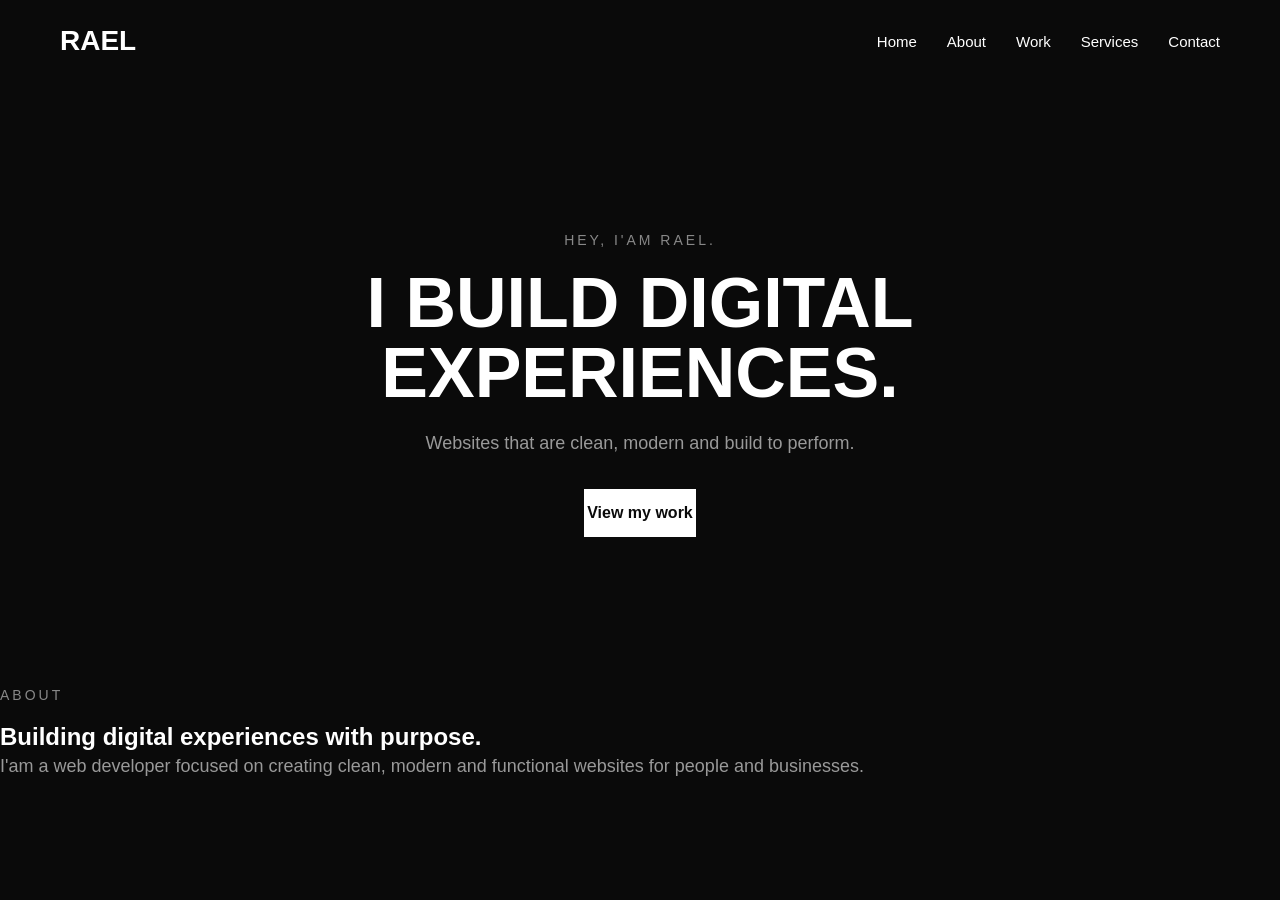
==== index.html @ 766007af "Add files via upload" ====
<!DOCTYPE html>
<html lang="ro">

<head>
<title>RAEL - Web Developer</title>
<link rel="stylesheet" href="style.css">

</head>

<body>
<header>
    
     <div class="logo">
         RAEL
     </div>
     <nav>

          <a href=#>Home</a>
          <a href=#>About</a>
          <a href=#>Work</a>
          <a href=#>Services</a>
          <a href=#>Contact</a>    

     </nav>
</header>
<section class="hero">
     <p class="hero-intro">HEY, I'AM RAEL.</p>

     <h1>I BUILD DIGITAL EXPERIENCES.</h1>

     <p class="hero-description">
        Websites that are clean, modern and build to perform.
     </p>

     <a href="#" class="hero-button">View my work</a>

    </section>
    <div class="about-title">
    <p>ABOUT</p>
    <h2>Building digital experiences with purpose.</h2>
    </div>

    <div class="about-content">

        <p>
            I'am a web developer focused on creating clean, modern and functional websites for people and businesses.

        </p>

        </div>
        </body>

</html>
---- style.css ----
* {
    margin: 0;
    padding: 0;
    box-sizing: border-box;
}
body {
    background-color: #0a0a0a;
    color: white;
    font-family: Arial, sans-serif;
}
.logo {
    font-size:28px;
    font-weight: bold;
    
}
header {
    display: flex;
    justify-content: space-between;
    align-items: center;

    padding: 25px 60px;
}
nav  {
    display: flex;
    gap: 30px;
}
nav a {
    color: white;
    text-decoration: none;
    font-size: 15px;
}
nav a:hover {
    color: #888 
}
.hero {
    text-align: center;
    padding: 150px 20px;
}
.hero-intro {
    font-size: 14px;
    letter-spacing: 3px;
    color: #888;
    margin-bottom: 20px;
}
.hero h1 {
    font-size: 70px;
    max-width: 900px;
    margin: 0 auto 25px;
    line-height: 1;
}
.hero-description {
    color:#999;
    font-size: 18px;
    max-width: 600px;
    margin: 0 auto 35px;
}
.hero-button {
    display: inline-block;
    background-color: white;
    color:#0a0a0a;
    padding: 15px 3px;
    text-decoration:none;
    font-weight: bold;
}
.hero-button:hover {
    background-color: #ccc;
}
.about {
    display: grid;
    grid-template-columns: 1fr 1fr;
    gap: 100px;

    max-width: 1000px;
    margin: 0 auto;
    padding: 120px 20px;
}


.about-title p {
    color: #888;
    font-size: 14px;
    letter-spacing: 3px;
    margin-bottom: 20px;
}
.about-tile h2 {
    font-size: 42px;
    line-height: 1.1;
}

.about-content p {
    color: #999;
    font-size: 18px;
    line-height: 1.7;
    margin-bottom: 25px;
}
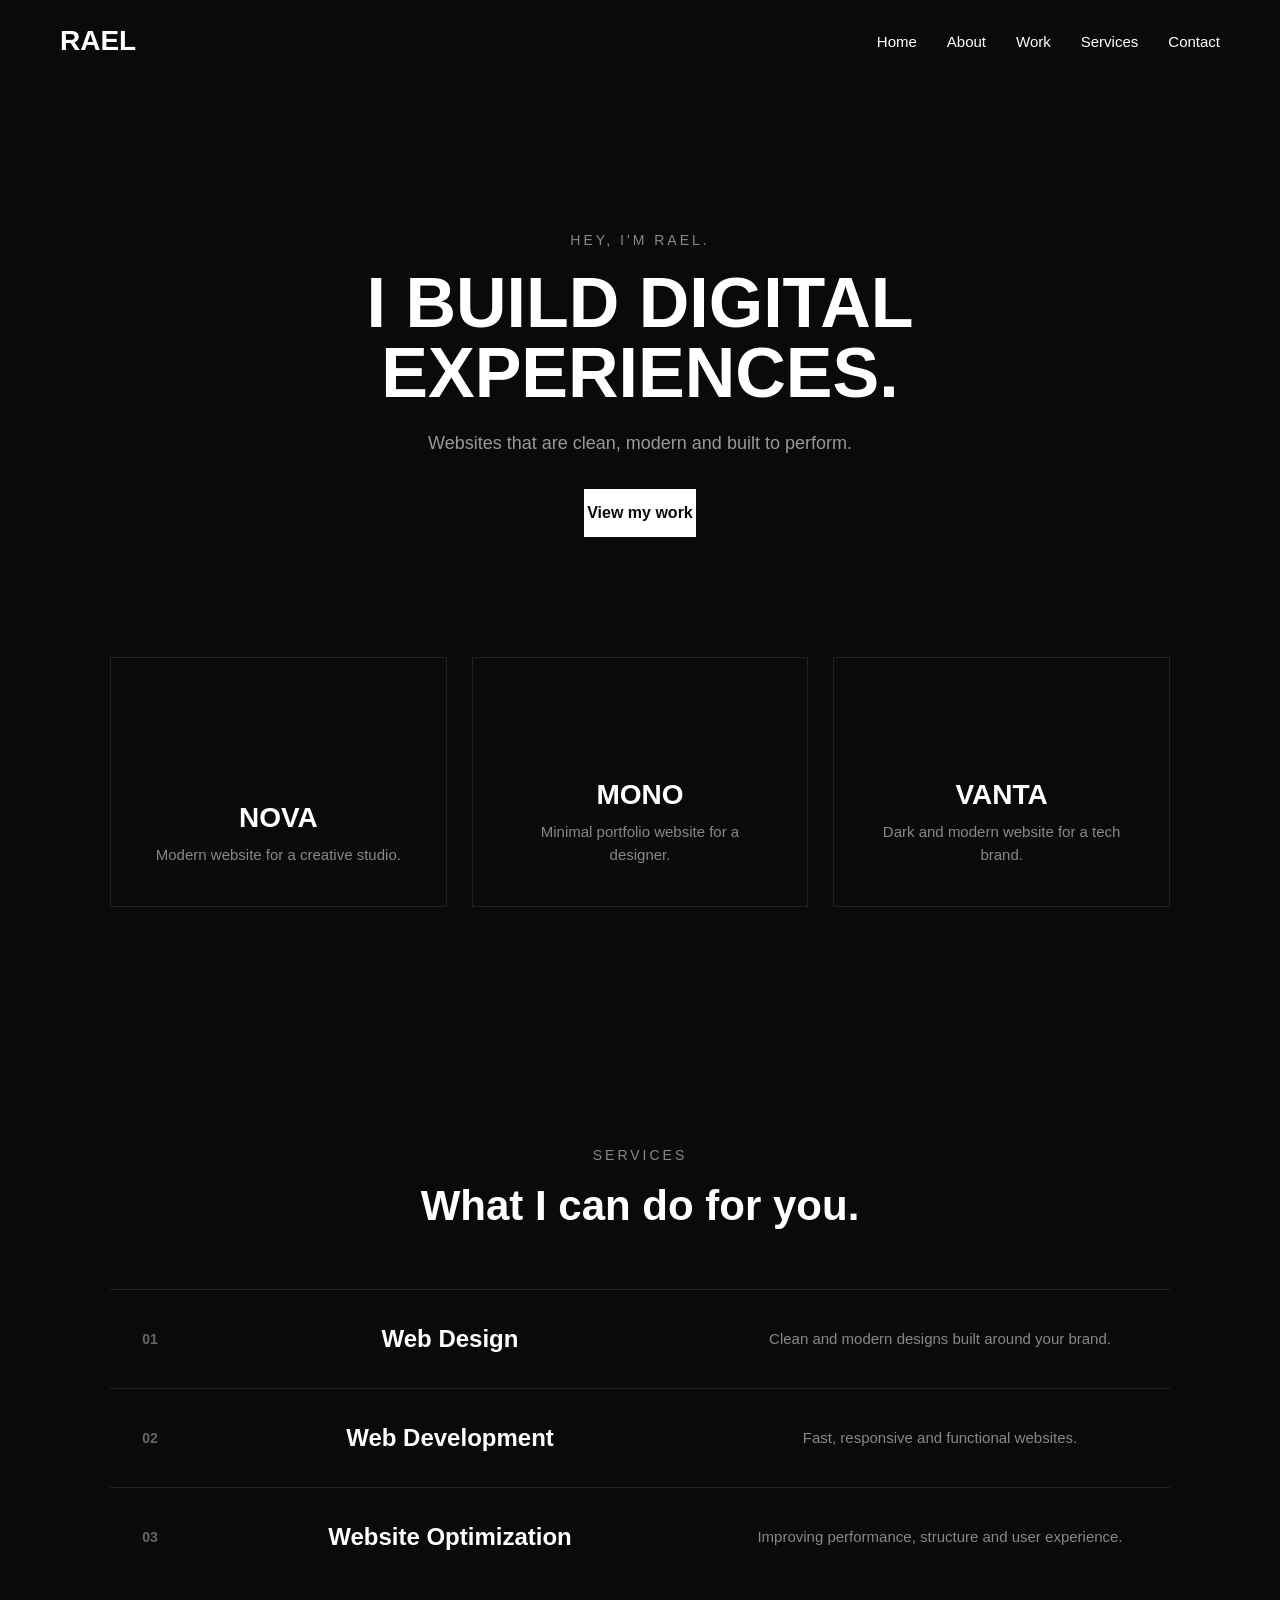
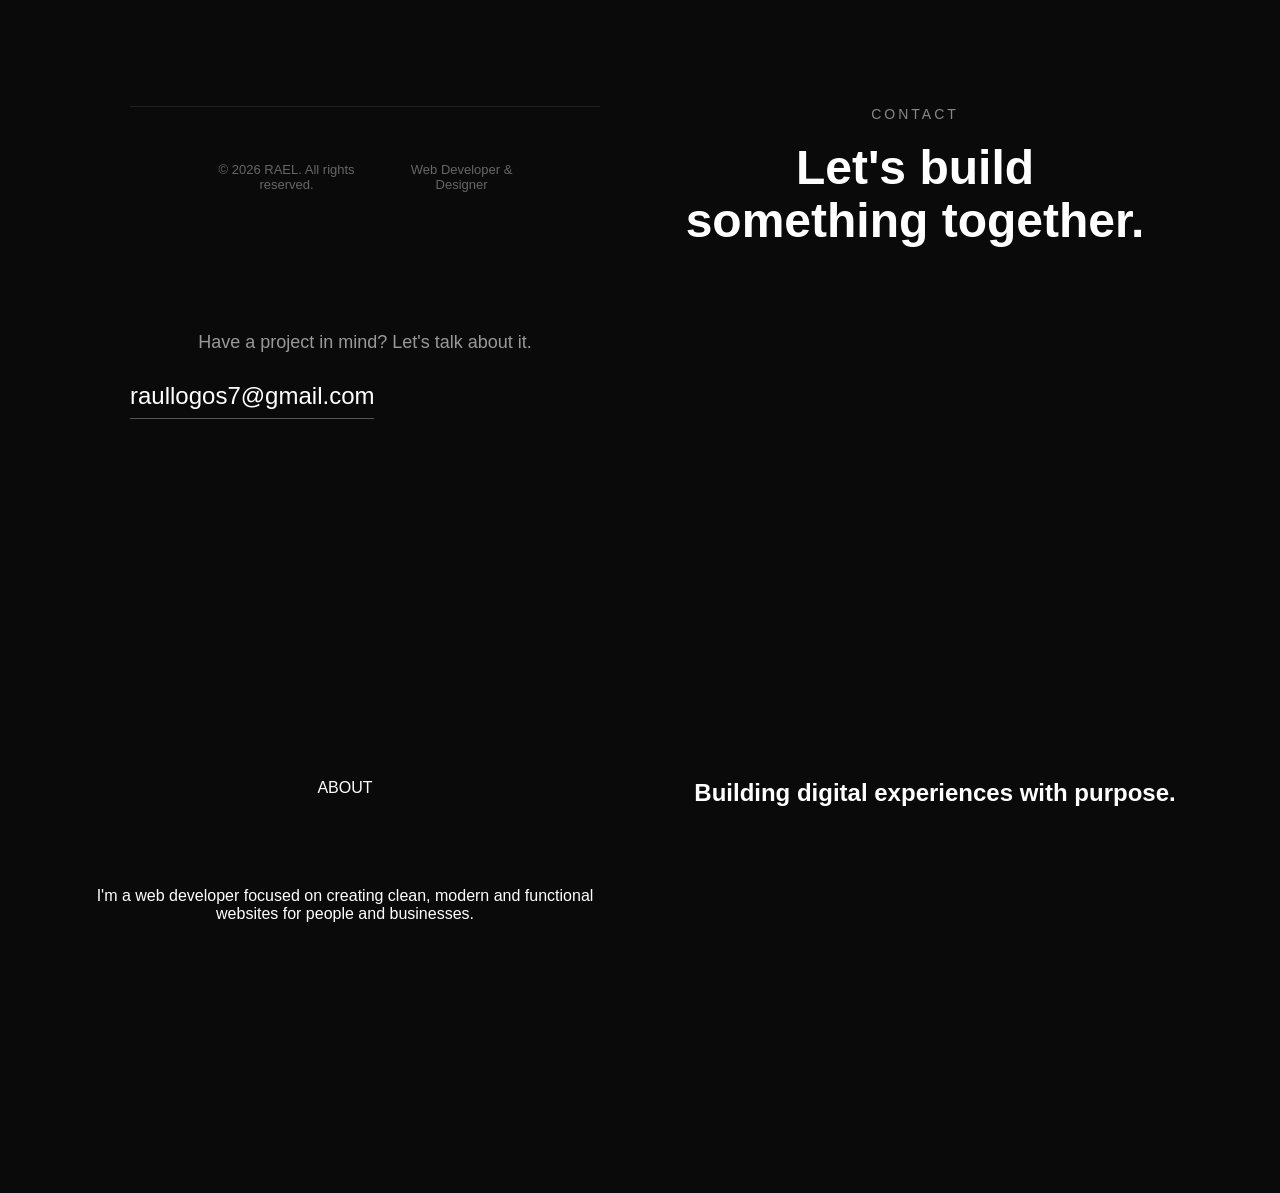
==== commit 455f10a6: "Add files via upload" ====
--- a/index.html
+++ b/index.html
@@ -15,27 +15,113 @@
      </div>
      <nav>
 
-          <a href=#>Home</a>
-          <a href=#>About</a>
-          <a href=#>Work</a>
-          <a href=#>Services</a>
-          <a href=#>Contact</a>    
+        
+
+    <a href="#home">Home</a>
+    <a href="#about">About</a>
+    <a href="#work">Work</a>
+    <a href="#services">Services</a>
+    <a href="#contact">Contact</a>
+
+    
 
      </nav>
 </header>
-<section class="hero">
-     <p class="hero-intro">HEY, I'AM RAEL.</p>
+<section class="hero" id="home">
+     <p class="hero-intro">HEY, I'M RAEL.</p>
 
      <h1>I BUILD DIGITAL EXPERIENCES.</h1>
 
      <p class="hero-description">
-        Websites that are clean, modern and build to perform.
+        Websites that are clean, modern and built to perform.
      </p>
 
      <a href="#" class="hero-button">View my work</a>
+<section class="work" id="work">
 
+    <div class="projects">
+
+    <a href="#" class="project">
+        <h3>NOVA</h3>
+        <p>Modern website for a creative studio.</p>
+    </a>
+
+    <a href="#" class="project">
+        <h3>MONO</h3>
+        <p>Minimal portfolio website for a designer.</p>
+    </a>
+
+    <a href="#" class="project">
+        <h3>VANTA</h3>
+        <p>Dark and modern website for a tech brand.</p>
+    </a>
+
+    </div>
+
+</section>
+<section class="services">
+
+    <div class="services-title">
+
+        <p>SERVICES</p>
+
+        <h2>What I can do for you.</h2>
+
+    </div>
+
+    <div class="service-list">
+
+        <div class="service">
+            <h3>01</h3>
+            <h4>Web Design</h4>
+            <p>Clean and modern designs built around your brand.</p>
+        </div>
+
+        <div class="service">
+            <h3>02</h3>
+            <h4>Web Development</h4>
+            <p>Fast, responsive and functional websites.</p>
+        </div>
+
+        <div class="service">
+            <h3>03</h3>
+            <h4>Website Optimization</h4>
+            <p>Improving performance, structure and user experience.</p>
+        </div>
+
+    </div>
+    <section class="contact">
+        <footer>
+
+    <p>© 2026 RAEL. All rights reserved.</p>
+
+    <p>Web Developer & Designer</p>
+
+</footer>
+
+    <div class="contact-title">
+
+        <p>CONTACT</p>
+
+        <h2>Let's build something together.</h2>
+
+    </div>
+
+    <div class="contact-content">
+
+        <p>
+            Have a project in mind? Let's talk about it.
+        </p>
+
+        <a href="mailto:hello@rael.dev" class="contact-email">
+            raullogos7@gmail.com
+        </a>
+
+    </div>
+
+</section>
     </section>
-    <div class="about-title">
+    <section class="about" id="about">
     <p>ABOUT</p>
     <h2>Building digital experiences with purpose.</h2>
     </div>
@@ -43,7 +129,7 @@
     <div class="about-content">
 
         <p>
-            I'am a web developer focused on creating clean, modern and functional websites for people and businesses.
+            I'm a web developer focused on creating clean, modern and functional websites for people and businesses.
 
         </p>
 
--- a/style.css
+++ b/style.css
@@ -68,28 +68,182 @@
 .about {
     display: grid;
     grid-template-columns: 1fr 1fr;
-    gap: 100px;
-
-    max-width: 1000px;
+    gap: 80px;
+    width: 90%;
+    max-width: 1100px;
+    margin: 0 auto;
+    padding: 120px 0;
+    
+}
+.work {
+    max-width: 1100px;
     margin: 0 auto;
     padding: 120px 20px;
 }
-
-
-.about-title p {
-    color: #888;
-    font-size: 14px;
-    letter-spacing: 3px;
-    margin-bottom: 20px;
-}
-.about-tile h2 {
+.services {
+    max-width: 1100px;
+    margin: 0 auto;
+    padding: 120px 20px;
+}
+.contact {
+    max-width: 1100px;
+    margin: 0 auto;
+    padding: 120px 20px;
+    display: grid;
+    grid-template-columns: 1fr 1fr;
+    gap: 80px;
+}
+
+.contact-title p {
+    color: #888;
+    font-size: 14px;
+    letter-spacing: 3px;
+    margin-bottom: 20px;
+}
+
+.contact-title h2 {
+    font-size: 48px;
+    line-height: 1.1;
+}
+
+.contact-content {
+    display: flex;
+    flex-direction: column;
+    justify-content: center;
+}
+
+.contact-content p {
+    color: #999;
+    font-size: 18px;
+    line-height: 1.6;
+    margin-bottom: 25px;
+}
+
+.contact-email {
+    color: white;
+    font-size: 24px;
+    text-decoration: none;
+    border-bottom: 1px solid #555;
+    padding-bottom: 8px;
+    width: fit-content;
+}
+
+.contact-email:hover {
+    border-color: white;
+}
+.services-title {
+    margin-bottom: 60px;
+}
+.service-list {
+    display: flex;
+    flex-direction: column;
+}
+
+.service {
+    display: grid;
+    grid-template-columns: 80px 1fr 1fr;
+    align-items: center;
+    gap: 30px;
+    padding: 35px 0;
+    border-top: 1px solid #222;
+}
+.service h3 {
+    color: #666;
+    font-size: 14px;
+}
+
+.service h4 {
+    font-size: 24px;
+}
+
+.service p {
+    color: #888;
+    font-size: 15px;
+    line-height: 1.5;
+}
+.services-title p {
+    color: #888;
+    font-size: 14px;
+    letter-spacing: 3px;
+    margin-bottom: 20px;
+}
+
+.services-title h2 {
     font-size: 42px;
     line-height: 1.1;
 }
 
-.about-content p {
-    color: #999;
-    font-size: 18px;
-    line-height: 1.7;
-    margin-bottom: 25px;
+.work-title {
+    margin-bottom: 60px;
+}
+
+.work-title p {
+    color: #888;
+    font-size: 14px;
+    letter-spacing: 3px;
+    margin-bottom: 20px;
+}
+
+.work-title h2 {
+    font-size: 42px;
+    line-height: 1.1;
+}
+.projects {
+    display: grid;
+    grid-template-columns: repeat(3, 1fr);
+    gap: 25px;
+}
+
+.project {
+    border: 1px solid #222;
+    padding: 40px;
+    min-height: 250px;
+    display: flex;
+    flex-direction: column;
+    justify-content: flex-end;
+    transition: 0.3s;
+    color:white;
+    text-decoration: none;
+}
+
+.project h3 {
+    font-size: 28px;
+    margin-bottom: 10px;
+    transition: 0.3s;
+}
+
+.project p {
+    color: #888;
+    font-size: 15px;
+    line-height: 1.5;
+}
+.project {
+    transition: 0.3s;
+}
+
+.project:hover {
+    border-color: #555;
+    transform: translateY(-5px);
+}
+.project:hover h3 {
+    letter-spacing: 2px;
+}
+.about-title {
+    width: 100%;
+
+}
+
+.about-content {
+    width: 100%;
+
+
+}
+footer {
+    display: flex;
+    justify-content: space-between;
+    align-items: center;
+    padding: 30px 60px;
+    border-top: 1px solid #222;
+    color: #666;
+    font-size: 13px;
 }
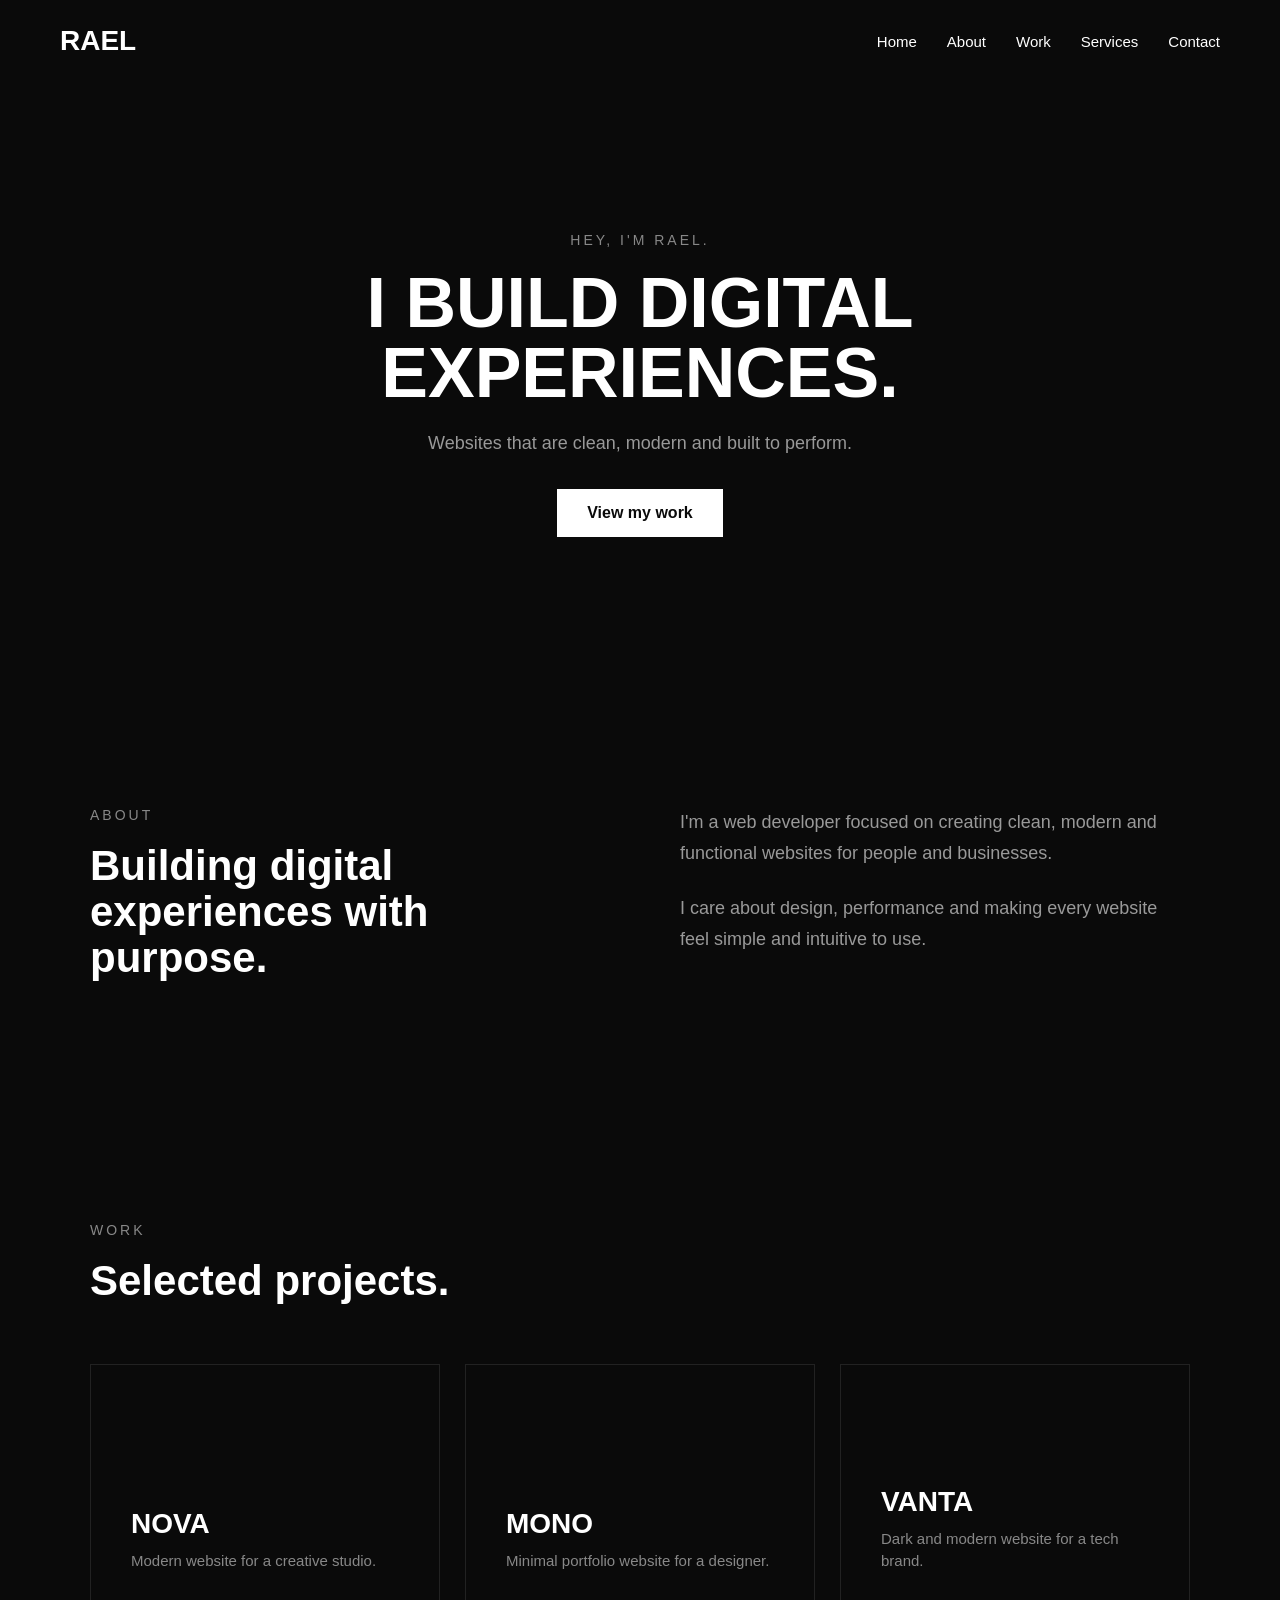
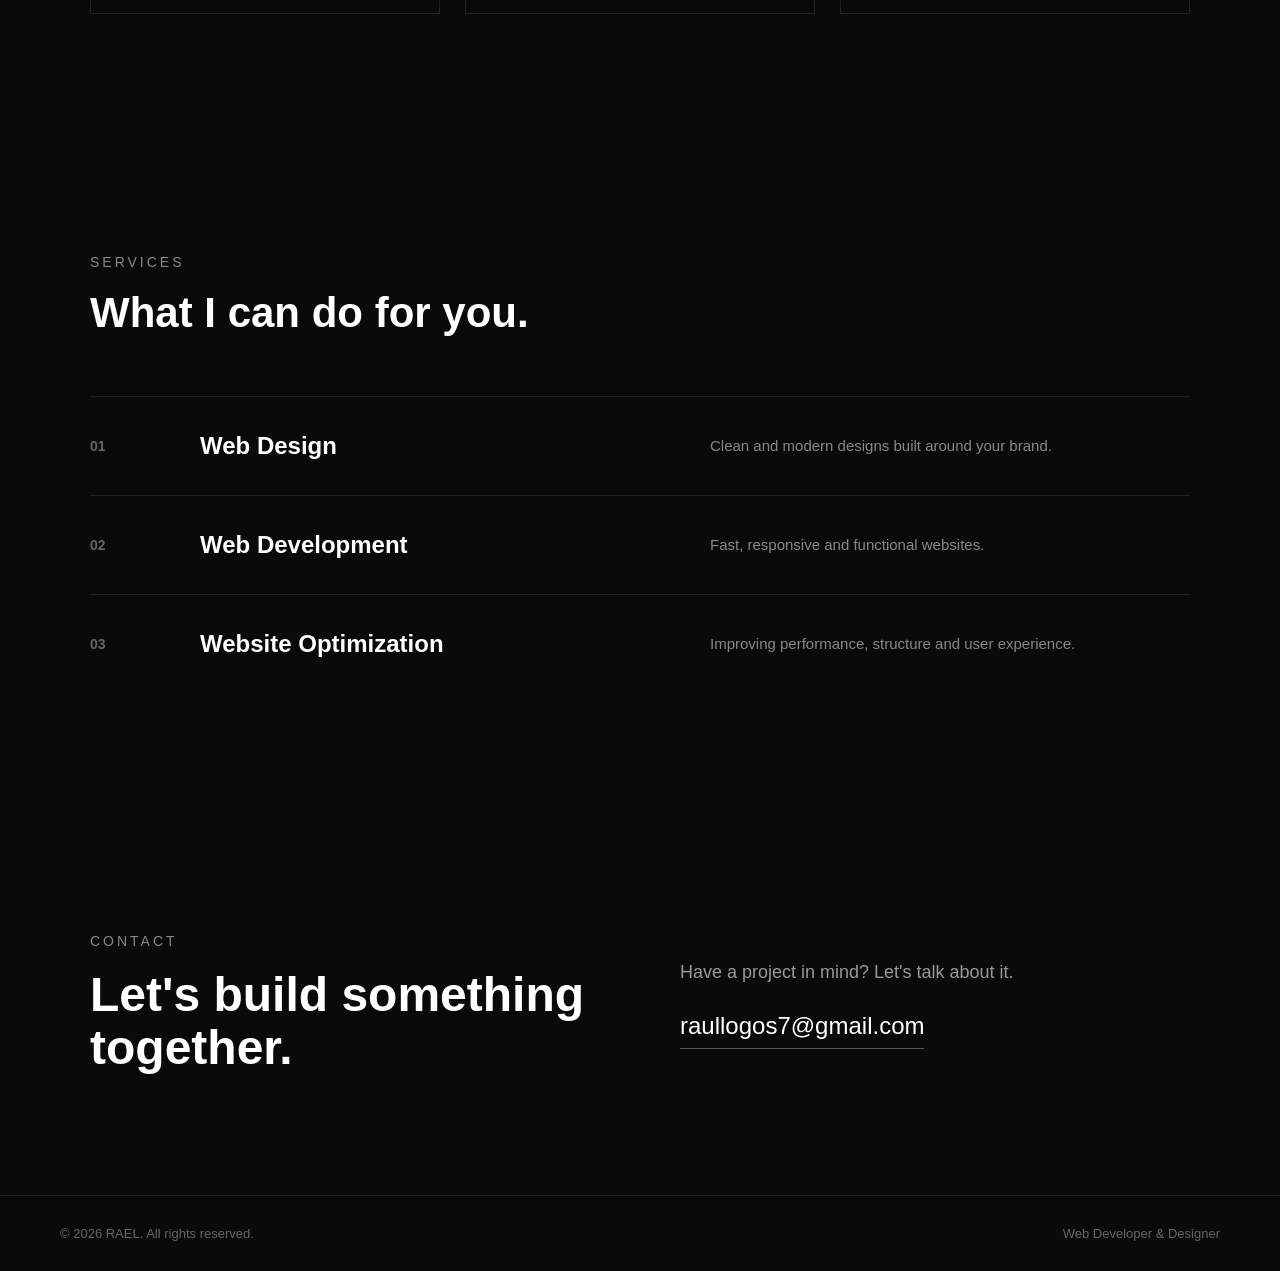
==== commit 932b438b: "Add files via upload" ====
--- a/index.html
+++ b/index.html
@@ -2,138 +2,237 @@
 <html lang="ro">
 
 <head>
-<title>RAEL - Web Developer</title>
-<link rel="stylesheet" href="style.css">
+
+    <meta charset="UTF-8">
+
+    <meta name="viewport" content="width=device-width, initial-scale=1.0">
+
+    <meta name="description"
+        content="RAEL - Web Developer creating clean, modern and high-performance websites.">
+
+    <meta name="author" content="RAEL">
+
+    <meta name="robots" content="index, follow">
+
+    <title>RAEL - Web Developer</title>
+<link rel="icon" type="image/svg+xml" href="favicon.svg">
+    <link rel="stylesheet" href="style.css">
 
 </head>
 
 <body>
-<header>
-    
-     <div class="logo">
-         RAEL
-     </div>
-     <nav>
-
-        
-
-    <a href="#home">Home</a>
-    <a href="#about">About</a>
-    <a href="#work">Work</a>
-    <a href="#services">Services</a>
-    <a href="#contact">Contact</a>
-
-    
-
-     </nav>
-</header>
-<section class="hero" id="home">
-     <p class="hero-intro">HEY, I'M RAEL.</p>
-
-     <h1>I BUILD DIGITAL EXPERIENCES.</h1>
-
-     <p class="hero-description">
-        Websites that are clean, modern and built to perform.
-     </p>
-
-     <a href="#" class="hero-button">View my work</a>
-<section class="work" id="work">
-
-    <div class="projects">
-
-    <a href="#" class="project">
-        <h3>NOVA</h3>
-        <p>Modern website for a creative studio.</p>
-    </a>
-
-    <a href="#" class="project">
-        <h3>MONO</h3>
-        <p>Minimal portfolio website for a designer.</p>
-    </a>
-
-    <a href="#" class="project">
-        <h3>VANTA</h3>
-        <p>Dark and modern website for a tech brand.</p>
-    </a>
-
-    </div>
-
-</section>
-<section class="services">
-
-    <div class="services-title">
-
-        <p>SERVICES</p>
-
-        <h2>What I can do for you.</h2>
-
-    </div>
-
-    <div class="service-list">
-
-        <div class="service">
-            <h3>01</h3>
-            <h4>Web Design</h4>
-            <p>Clean and modern designs built around your brand.</p>
-        </div>
-
-        <div class="service">
-            <h3>02</h3>
-            <h4>Web Development</h4>
-            <p>Fast, responsive and functional websites.</p>
-        </div>
-
-        <div class="service">
-            <h3>03</h3>
-            <h4>Website Optimization</h4>
-            <p>Improving performance, structure and user experience.</p>
-        </div>
-
-    </div>
-    <section class="contact">
-        <footer>
-
-    <p>© 2026 RAEL. All rights reserved.</p>
-
-    <p>Web Developer & Designer</p>
-
-</footer>
-
-    <div class="contact-title">
-
-        <p>CONTACT</p>
-
-        <h2>Let's build something together.</h2>
-
-    </div>
-
-    <div class="contact-content">
+
+    <header>
+
+        <div class="logo">
+            RAEL
+        </div>
+
+        <button class="menu-toggle">☰</button>
+
+        <nav>
+            <a href="#home">Home</a>
+            <a href="#about">About</a>
+            <a href="#work">Work</a>
+            <a href="#services">Services</a>
+            <a href="#contact">Contact</a>
+        </nav>
+
+    </header>
+
+
+    <section class="hero" id="home">
+
+        <p class="hero-intro">HEY, I'M RAEL.</p>
+
+        <h1>I BUILD DIGITAL EXPERIENCES.</h1>
+
+        <p class="hero-description">
+            Websites that are clean, modern and built to perform.
+        </p>
+
+        <a href="#work" class="hero-button">
+            View my work
+        </a>
+
+    </section>
+
+
+    <section class="about" id="about">
+
+        <div class="about-title">
+
+            <p>ABOUT</p>
+
+            <h2>
+                Building digital experiences with purpose.
+            </h2>
+
+        </div>
+
+        <div class="about-content">
+
+            <p>
+                I'm a web developer focused on creating clean,
+                modern and functional websites for people and businesses.
+            </p>
+
+            <p>
+                I care about design, performance and making every
+                website feel simple and intuitive to use.
+            </p>
+
+        </div>
+
+    </section>
+
+
+    <section class="work" id="work">
+
+        <div class="work-title">
+
+            <p>WORK</p>
+
+            <h2>
+                Selected projects.
+            </h2>
+
+        </div>
+
+        <div class="projects">
+
+            <a href="#" class="project">
+
+                <h3>NOVA</h3>
+
+                <p>
+                    Modern website for a creative studio.
+                </p>
+
+            </a>
+
+            <a href="#" class="project">
+
+                <h3>MONO</h3>
+
+                <p>
+                    Minimal portfolio website for a designer.
+                </p>
+
+            </a>
+
+            <a href="#" class="project">
+
+                <h3>VANTA</h3>
+
+                <p>
+                    Dark and modern website for a tech brand.
+                </p>
+
+            </a>
+
+        </div>
+
+    </section>
+
+
+    <section class="services" id="services">
+
+        <div class="services-title">
+
+            <p>SERVICES</p>
+
+            <h2>
+                What I can do for you.
+            </h2>
+
+        </div>
+
+        <div class="service-list">
+
+            <div class="service">
+
+                <h3>01</h3>
+
+                <h4>Web Design</h4>
+
+                <p>
+                    Clean and modern designs built around your brand.
+                </p>
+
+            </div>
+
+            <div class="service">
+
+                <h3>02</h3>
+
+                <h4>Web Development</h4>
+
+                <p>
+                    Fast, responsive and functional websites.
+                </p>
+
+            </div>
+
+            <div class="service">
+
+                <h3>03</h3>
+
+                <h4>Website Optimization</h4>
+
+                <p>
+                    Improving performance, structure and user experience.
+                </p>
+
+            </div>
+
+        </div>
+
+    </section>
+
+
+    <section class="contact" id="contact">
+
+        <div class="contact-title">
+
+            <p>CONTACT</p>
+
+            <h2>
+                Let's build something together.
+            </h2>
+
+        </div>
+
+        <div class="contact-content">
+
+            <p>
+                Have a project in mind? Let's talk about it.
+            </p>
+
+            <a href="mailto:raullogos7@gmail.com" class="contact-email">
+                raullogos7@gmail.com
+            </a>
+
+        </div>
+
+    </section>
+
+
+    <footer>
 
         <p>
-            Have a project in mind? Let's talk about it.
+            © 2026 RAEL. All rights reserved.
         </p>
 
-        <a href="mailto:hello@rael.dev" class="contact-email">
-            raullogos7@gmail.com
-        </a>
-
-    </div>
-
-</section>
-    </section>
-    <section class="about" id="about">
-    <p>ABOUT</p>
-    <h2>Building digital experiences with purpose.</h2>
-    </div>
-
-    <div class="about-content">
-
         <p>
-            I'm a web developer focused on creating clean, modern and functional websites for people and businesses.
-
+            Web Developer & Designer
         </p>
 
-        </div>
-        </body>
+    </footer>
+
+
+    <script src="script.js"></script>
+
+</body>
 
 </html>
--- a/style.css
+++ b/style.css
@@ -1,70 +1,127 @@
+html {
+    scroll-behavior: smooth;
+}
+
 * {
     margin: 0;
     padding: 0;
     box-sizing: border-box;
 }
+
 body {
     background-color: #0a0a0a;
     color: white;
     font-family: Arial, sans-serif;
 }
-.logo {
-    font-size:28px;
-    font-weight: bold;
-    
-}
+
+
+/* HEADER */
+
 header {
     display: flex;
     justify-content: space-between;
     align-items: center;
-
     padding: 25px 60px;
-}
-nav  {
+    position: relative;
+}
+
+.logo {
+    font-size: 28px;
+    font-weight: bold;
+}
+
+nav {
     display: flex;
     gap: 30px;
 }
+
 nav a {
     color: white;
     text-decoration: none;
     font-size: 15px;
-}
+    position: relative;
+    transition: 0.3s;
+}
+
+nav a::after {
+    content: "";
+    position: absolute;
+    left: 0;
+    bottom: -6px;
+    width: 0;
+    height: 1px;
+    background-color: white;
+    transition: 0.3s;
+}
+
 nav a:hover {
-    color: #888 
-}
+    color: #aaa;
+}
+
+nav a:hover::after {
+    width: 100%;
+}
+
+nav a:hover {
+    color: #888;
+}
+
+.menu-toggle {
+    display: none;
+}
+
+
+/* HERO */
+
 .hero {
     text-align: center;
     padding: 150px 20px;
 }
+
 .hero-intro {
     font-size: 14px;
     letter-spacing: 3px;
     color: #888;
     margin-bottom: 20px;
 }
+
 .hero h1 {
     font-size: 70px;
     max-width: 900px;
     margin: 0 auto 25px;
     line-height: 1;
 }
+
 .hero-description {
-    color:#999;
+    color: #999;
     font-size: 18px;
     max-width: 600px;
     margin: 0 auto 35px;
 }
+
 .hero-button {
     display: inline-block;
     background-color: white;
-    color:#0a0a0a;
-    padding: 15px 3px;
-    text-decoration:none;
+    color: #0a0a0a;
+    padding: 15px 30px;
+    text-decoration: none;
     font-weight: bold;
-}
+    transition: 0.3s;
+}
+
 .hero-button:hover {
-    background-color: #ccc;
-}
+    background-color: white;
+    transform: translateY(-4px);
+    box-shadow: 0 12px 30px rgba(255, 255, 255, 0.15);
+}
+
+.hero-button:active {
+    transform: translateY(0);
+}
+
+
+/* ABOUT */
+
 .about {
     display: grid;
     grid-template-columns: 1fr 1fr;
@@ -73,32 +130,149 @@
     max-width: 1100px;
     margin: 0 auto;
     padding: 120px 0;
-    
-}
-.work {
-    max-width: 1100px;
-    margin: 0 auto;
-    padding: 120px 20px;
-}
-.services {
-    max-width: 1100px;
-    margin: 0 auto;
-    padding: 120px 20px;
-}
-.contact {
-    max-width: 1100px;
-    margin: 0 auto;
-    padding: 120px 20px;
-    display: grid;
-    grid-template-columns: 1fr 1fr;
-    gap: 80px;
-}
-
+}
+
+.about-title p,
+.work-title p,
+.services-title p,
 .contact-title p {
     color: #888;
     font-size: 14px;
     letter-spacing: 3px;
     margin-bottom: 20px;
+}
+
+.about-title h2,
+.work-title h2,
+.services-title h2 {
+    font-size: 42px;
+    line-height: 1.1;
+}
+
+.about-content p {
+    color: #999;
+    font-size: 18px;
+    line-height: 1.7;
+    margin-bottom: 25px;
+}
+
+
+/* WORK */
+
+.work {
+    width: 90%;
+    max-width: 1100px;
+    margin: 0 auto;
+    padding: 120px 0;
+}
+
+.work-title {
+    margin-bottom: 60px;
+}
+
+.projects {
+    display: grid;
+    grid-template-columns: repeat(3, 1fr);
+    gap: 25px;
+}
+
+.project {
+    border: 1px solid #222;
+    padding: 40px;
+    min-height: 250px;
+    display: flex;
+    flex-direction: column;
+    justify-content: flex-end;
+    color: white;
+    text-decoration: none;
+    transition: 0.3s;
+}
+
+.project:hover {
+    border-color: #555;
+    transform: translateY(-5px);
+}
+
+.project h3 {
+    font-size: 28px;
+    margin-bottom: 10px;
+    transition: 0.3s;
+}
+
+.project:hover h3 {
+    letter-spacing: 2px;
+}
+.project:hover {
+    box-shadow: 0 15px 40px rgba(255, 255, 255, 0.05);
+}
+
+.project p {
+    transition: 0.3s;
+}
+
+.project:hover p {
+    color: #aaa;
+}
+.project p {
+    color: #888;
+    font-size: 15px;
+    line-height: 1.5;
+}
+
+
+/* SERVICES */
+
+.services {
+    width: 90%;
+    max-width: 1100px;
+    margin: 0 auto;
+    padding: 120px 0;
+}
+
+.services-title {
+    margin-bottom: 60px;
+}
+
+.service-list {
+    display: flex;
+    flex-direction: column;
+}
+
+.service {
+    display: grid;
+    grid-template-columns: 80px 1fr 1fr;
+    align-items: center;
+    gap: 30px;
+    padding: 35px 0;
+    border-top: 1px solid #222;
+}
+
+.service h3 {
+    color: #666;
+    font-size: 14px;
+}
+
+.service h4 {
+    font-size: 24px;
+}
+
+.service p {
+    color: #888;
+    font-size: 15px;
+    line-height: 1.5;
+}
+
+
+/* CONTACT */
+
+.contact {
+    width: 90%;
+    max-width: 1100px;
+    margin: 0 auto;
+    padding: 120px 0;
+    display: grid;
+    grid-template-columns: 1fr 1fr;
+    gap: 80px;
 }
 
 .contact-title h2 {
@@ -131,113 +305,10 @@
 .contact-email:hover {
     border-color: white;
 }
-.services-title {
-    margin-bottom: 60px;
-}
-.service-list {
-    display: flex;
-    flex-direction: column;
-}
-
-.service {
-    display: grid;
-    grid-template-columns: 80px 1fr 1fr;
-    align-items: center;
-    gap: 30px;
-    padding: 35px 0;
-    border-top: 1px solid #222;
-}
-.service h3 {
-    color: #666;
-    font-size: 14px;
-}
-
-.service h4 {
-    font-size: 24px;
-}
-
-.service p {
-    color: #888;
-    font-size: 15px;
-    line-height: 1.5;
-}
-.services-title p {
-    color: #888;
-    font-size: 14px;
-    letter-spacing: 3px;
-    margin-bottom: 20px;
-}
-
-.services-title h2 {
-    font-size: 42px;
-    line-height: 1.1;
-}
-
-.work-title {
-    margin-bottom: 60px;
-}
-
-.work-title p {
-    color: #888;
-    font-size: 14px;
-    letter-spacing: 3px;
-    margin-bottom: 20px;
-}
-
-.work-title h2 {
-    font-size: 42px;
-    line-height: 1.1;
-}
-.projects {
-    display: grid;
-    grid-template-columns: repeat(3, 1fr);
-    gap: 25px;
-}
-
-.project {
-    border: 1px solid #222;
-    padding: 40px;
-    min-height: 250px;
-    display: flex;
-    flex-direction: column;
-    justify-content: flex-end;
-    transition: 0.3s;
-    color:white;
-    text-decoration: none;
-}
-
-.project h3 {
-    font-size: 28px;
-    margin-bottom: 10px;
-    transition: 0.3s;
-}
-
-.project p {
-    color: #888;
-    font-size: 15px;
-    line-height: 1.5;
-}
-.project {
-    transition: 0.3s;
-}
-
-.project:hover {
-    border-color: #555;
-    transform: translateY(-5px);
-}
-.project:hover h3 {
-    letter-spacing: 2px;
-}
-.about-title {
-    width: 100%;
-
-}
-
-.about-content {
-    width: 100%;
-
-
-}
+
+
+/* FOOTER */
+
 footer {
     display: flex;
     justify-content: space-between;
@@ -246,4 +317,139 @@
     border-top: 1px solid #222;
     color: #666;
     font-size: 13px;
+}
+
+footer p {
+    transition: 0.3s;
+}
+
+footer p:hover {
+    color: #aaa;
+}
+
+
+/* MOBILE */
+
+@media (max-width: 800px) {
+
+    header {
+        padding: 25px;
+    }
+
+    .menu-toggle {
+        display: block;
+        background: none;
+        border: none;
+        color: white;
+        font-size: 28px;
+        cursor: pointer;
+    }
+.menu-toggle {
+    transition: 0.3s;
+}
+
+.menu-toggle:hover {
+    transform: scale(1.1);
+}
+    nav {
+        display: none;
+    }
+
+    nav.active {
+        display: flex;
+        flex-direction: column;
+        gap: 20px;
+        position: absolute;
+        top: 80px;
+        right: 25px;
+        background-color: #151515;
+        padding: 25px;
+        border: 1px solid #444;
+        z-index: 100;
+        min-width: 160px;
+    }
+
+    nav.active a {
+        font-size: 16px;
+    }
+
+    nav.active a:hover {
+        color: #aaa;
+    }
+
+    .hero {
+        padding: 100px 20px;
+    }
+
+    .hero h1 {
+        font-size: 48px;
+    }
+
+    .about,
+    .contact {
+        grid-template-columns: 1fr;
+        gap: 40px;
+    }
+
+    .projects {
+        grid-template-columns: 1fr;
+    }
+
+    .service {
+        grid-template-columns: 50px 1fr;
+    }
+
+    .service p {
+        grid-column: 2;
+    }
+
+    footer {
+        padding: 30px 25px;
+        flex-direction: column;
+        gap: 10px;
+        align-items: flex-start;
+    }
+
+.fade-in {
+    opacity: 0;
+    transform: translateY(30px);
+    transition: opacity 0.8s ease, transform 0.8s ease;
+}
+
+.fade-in.show {
+    opacity: 1;
+    transform: translateY(0);
+}
+.hero-intro,
+.hero h1,
+.hero-description,
+.hero-button {
+    opacity: 0;
+    transform: translateY(25px);
+    animation: heroAppear 0.8s ease forwards;
+}
+
+.hero-intro {
+    animation-delay: 0.1s;
+}
+
+.hero h1 {
+    animation-delay: 0.25s;
+}
+
+.hero-description {
+    animation-delay: 0.4s;
+}
+
+.hero-button {
+    animation-delay: 0.55s;
+}
+
+@keyframes heroAppear {
+
+    to {
+        opacity: 1;
+        transform: translateY(0);
+    }
+
 }
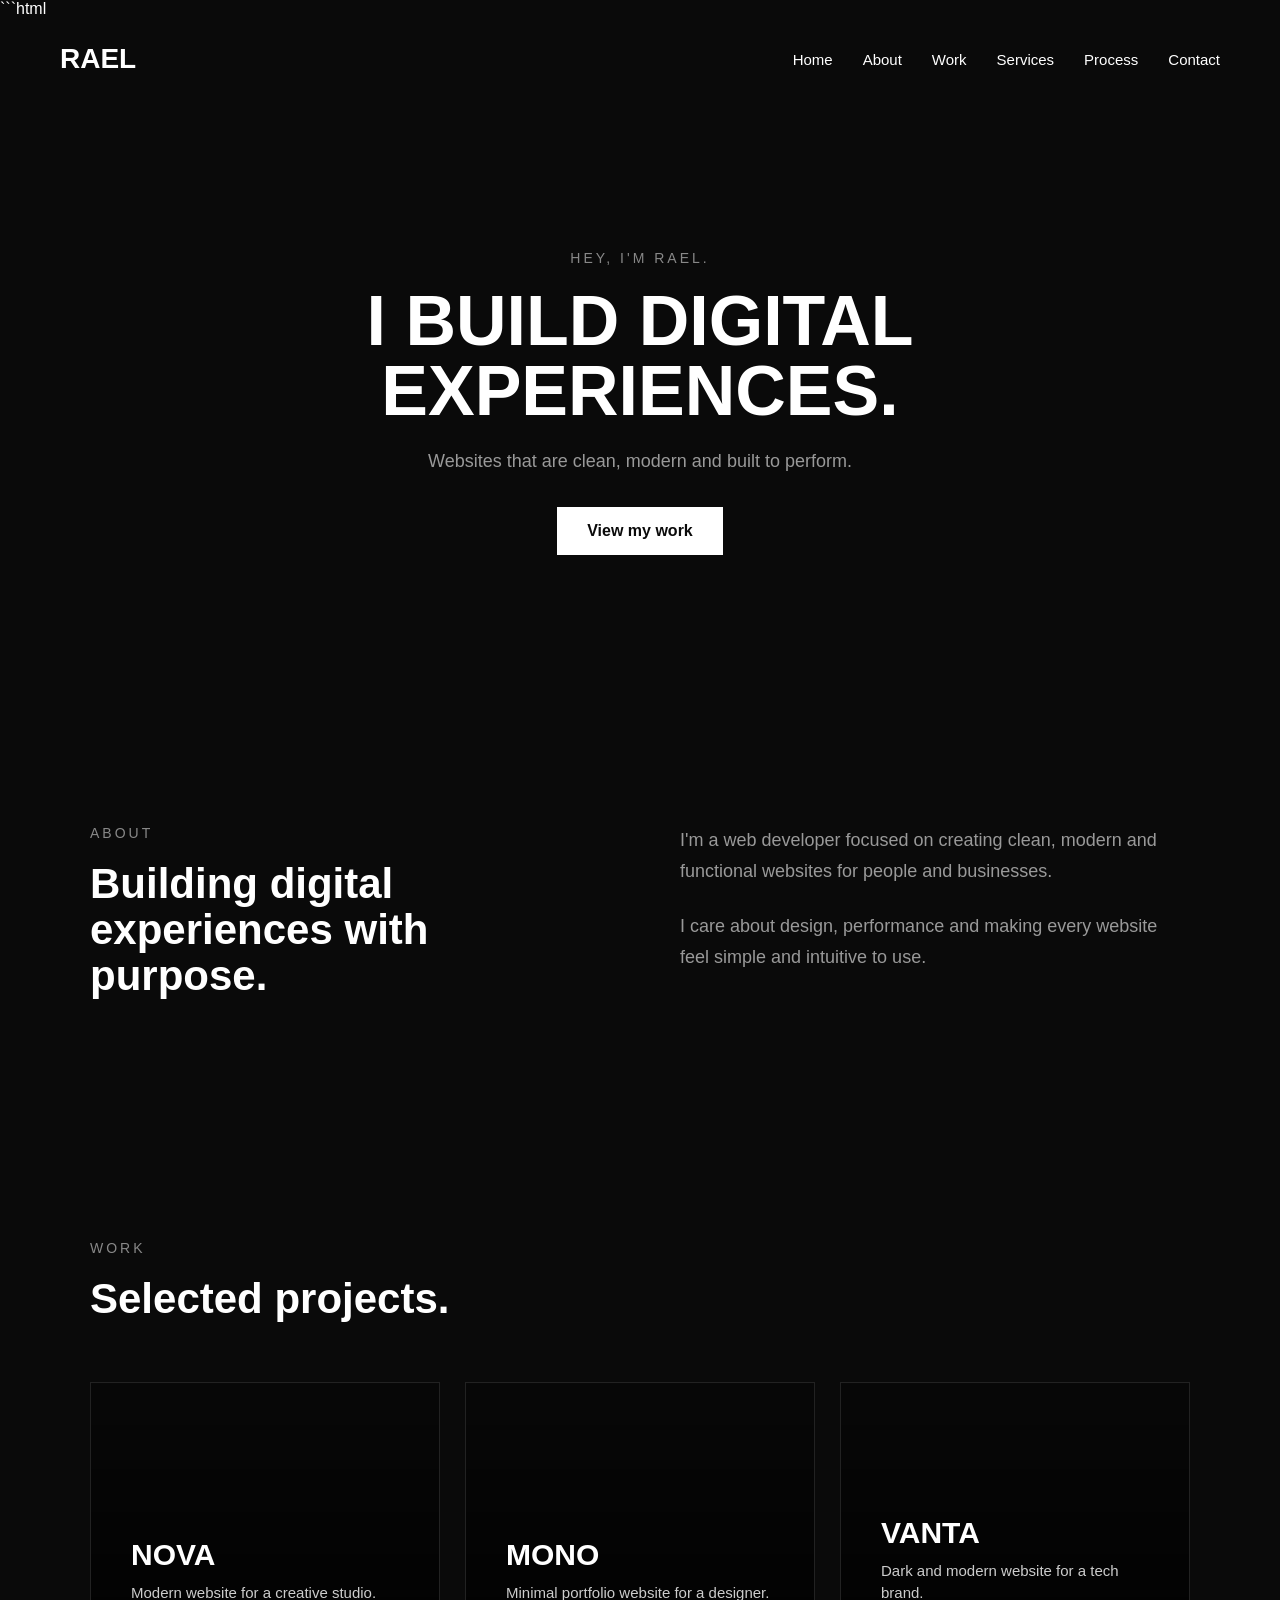
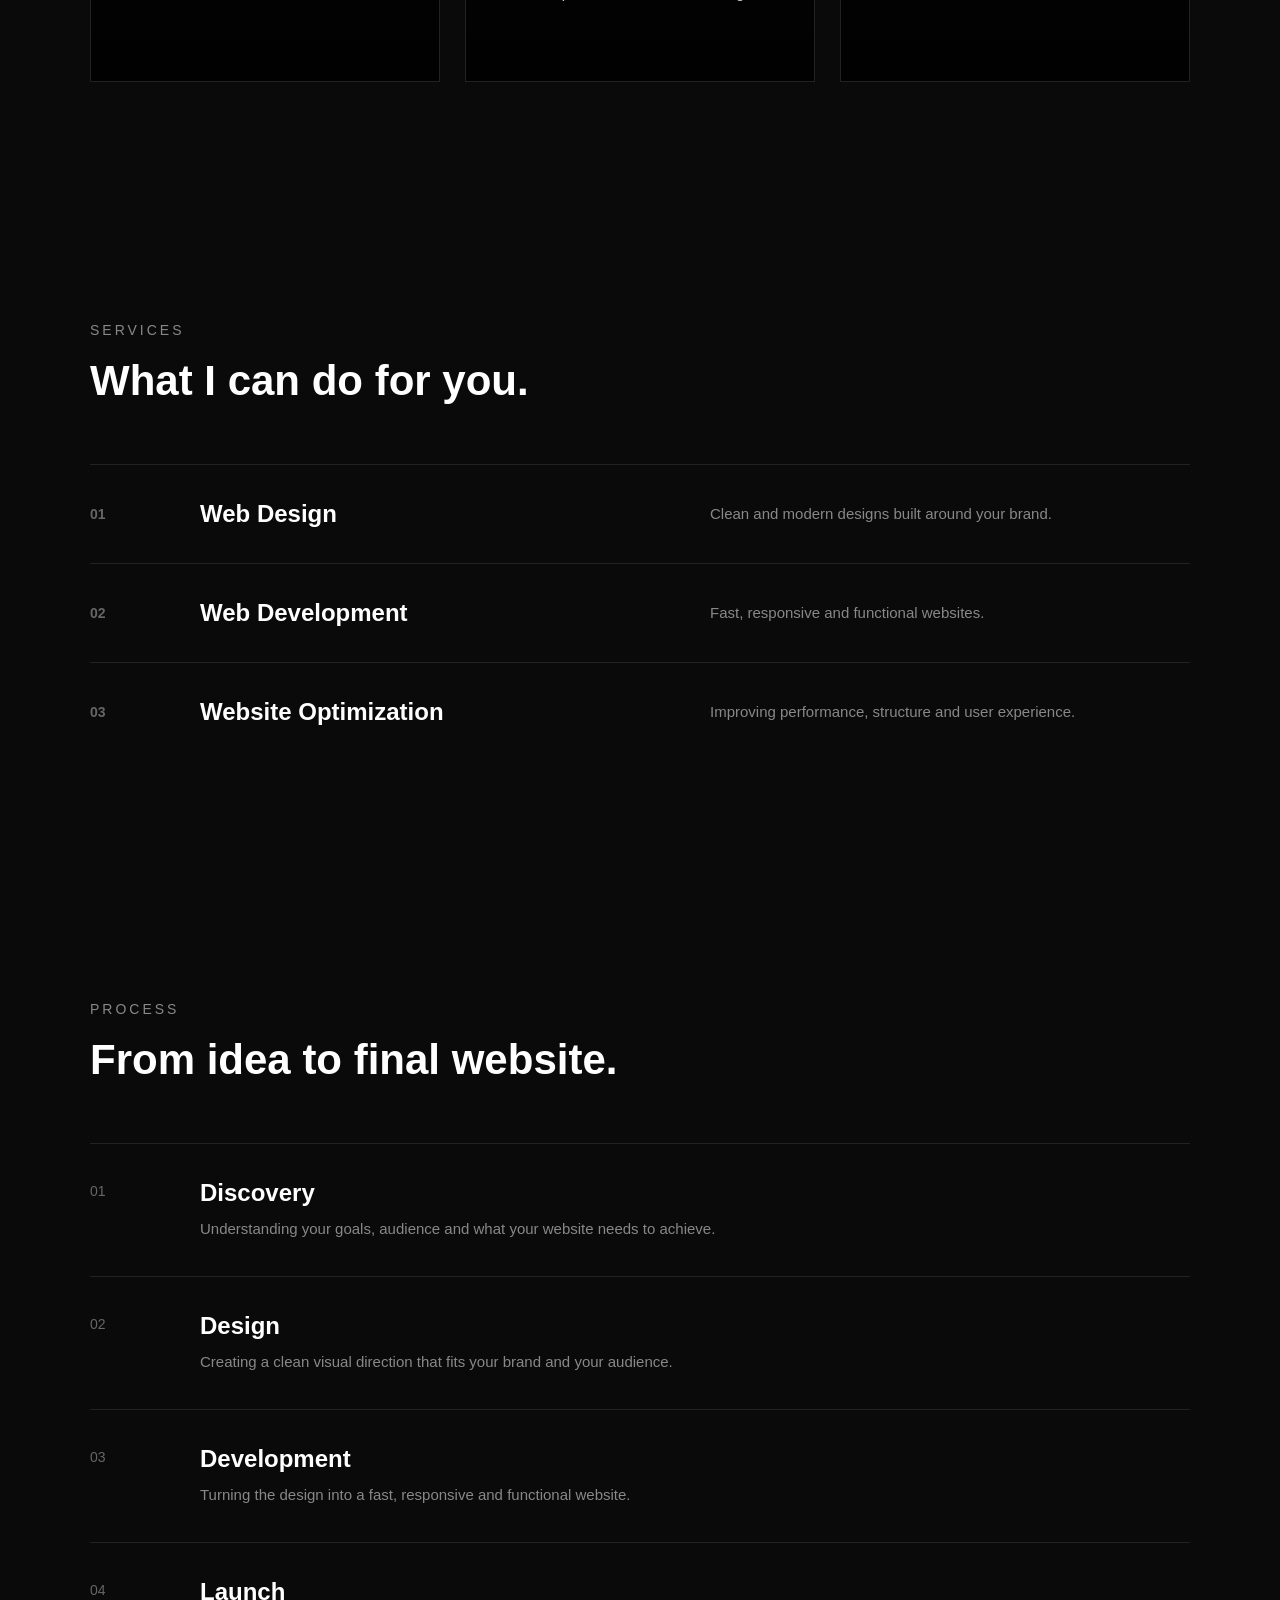
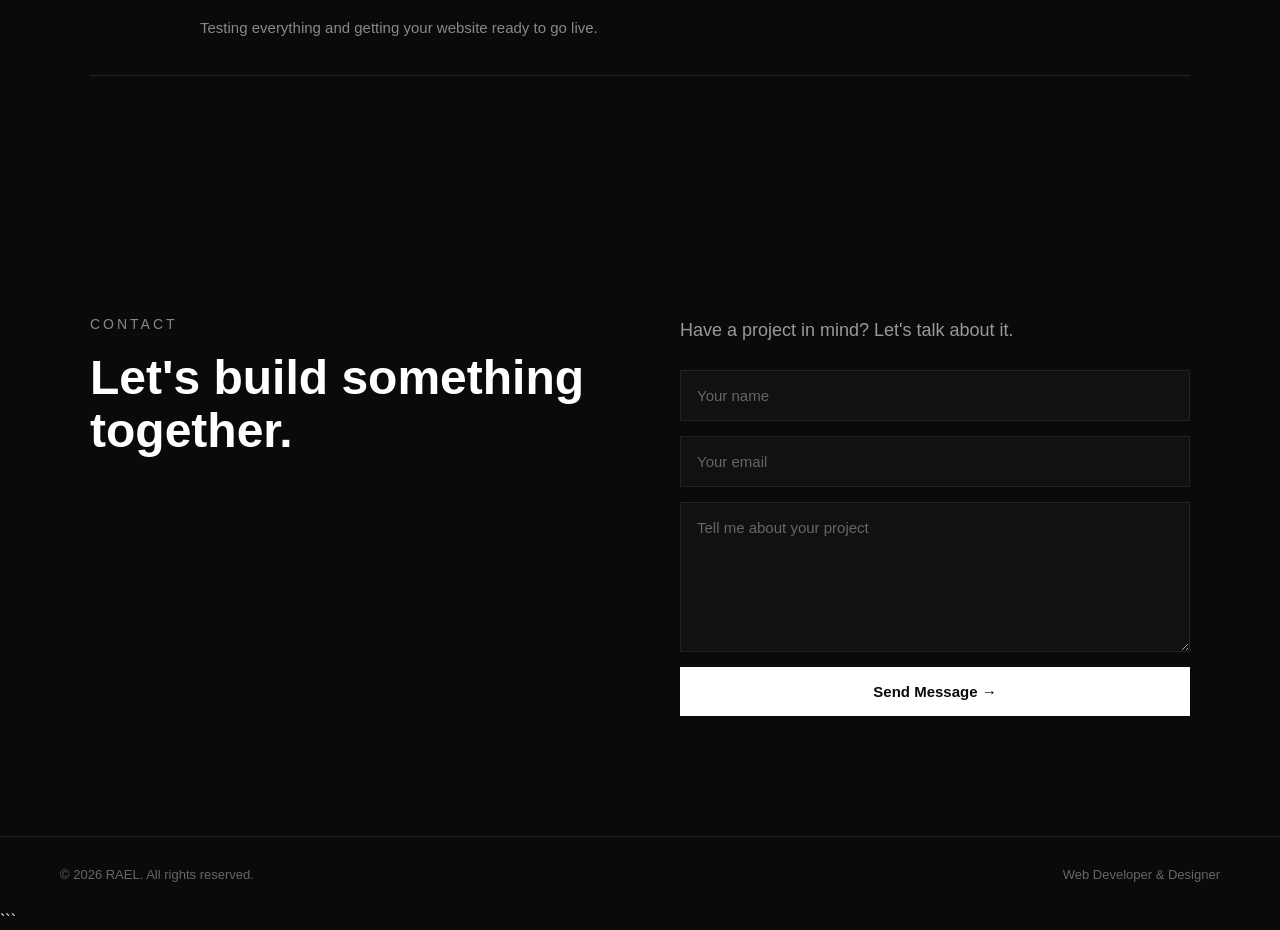
==== commit 880a4dfb: "Add files via upload" ====
--- a/index.html
+++ b/index.html
@@ -1,3 +1,4 @@
+```html
 <!DOCTYPE html>
 <html lang="ro">
 
@@ -15,12 +16,18 @@
     <meta name="robots" content="index, follow">
 
     <title>RAEL - Web Developer</title>
-<link rel="icon" type="image/svg+xml" href="favicon.svg">
+
+    <link rel="icon" type="image/svg+xml" href="favicon.svg">
+
     <link rel="stylesheet" href="style.css">
 
 </head>
 
+
 <body>
+
+
+    <!-- HEADER -->
 
     <header>
 
@@ -28,24 +35,40 @@
             RAEL
         </div>
 
-        <button class="menu-toggle">☰</button>
+        <button class="menu-toggle" type="button">
+            ☰
+        </button>
 
         <nav>
+
             <a href="#home">Home</a>
+
             <a href="#about">About</a>
+
             <a href="#work">Work</a>
+
             <a href="#services">Services</a>
+
+            <a href="#process">Process</a>
+
             <a href="#contact">Contact</a>
+
         </nav>
 
     </header>
 
 
+    <!-- HERO -->
+
     <section class="hero" id="home">
 
-        <p class="hero-intro">HEY, I'M RAEL.</p>
-
-        <h1>I BUILD DIGITAL EXPERIENCES.</h1>
+        <p class="hero-intro">
+            HEY, I'M RAEL.
+        </p>
+
+        <h1>
+            I BUILD DIGITAL EXPERIENCES.
+        </h1>
 
         <p class="hero-description">
             Websites that are clean, modern and built to perform.
@@ -57,6 +80,8 @@
 
     </section>
 
+
+    <!-- ABOUT -->
 
     <section class="about" id="about">
 
@@ -87,6 +112,8 @@
     </section>
 
 
+    <!-- WORK -->
+
     <section class="work" id="work">
 
         <div class="work-title">
@@ -99,9 +126,11 @@
 
         </div>
 
+
         <div class="projects">
 
-            <a href="#" class="project">
+
+            <a href="nova.html" class="project">
 
                 <h3>NOVA</h3>
 
@@ -109,9 +138,14 @@
                     Modern website for a creative studio.
                 </p>
 
+                <span class="project-link">
+                    View Project →
+                </span>
+
             </a>
 
-            <a href="#" class="project">
+
+            <a href="mono.html" class="project">
 
                 <h3>MONO</h3>
 
@@ -119,9 +153,14 @@
                     Minimal portfolio website for a designer.
                 </p>
 
+                <span class="project-link">
+                    View Project →
+                </span>
+
             </a>
 
-            <a href="#" class="project">
+
+            <a href="vanta.html" class="project">
 
                 <h3>VANTA</h3>
 
@@ -129,12 +168,19 @@
                     Dark and modern website for a tech brand.
                 </p>
 
+                <span class="project-link">
+                    View Project →
+                </span>
+
             </a>
 
-        </div>
-
-    </section>
-
+
+        </div>
+
+    </section>
+
+
+    <!-- SERVICES -->
 
     <section class="services" id="services">
 
@@ -148,13 +194,17 @@
 
         </div>
 
+
         <div class="service-list">
 
+
             <div class="service">
 
                 <h3>01</h3>
 
-                <h4>Web Design</h4>
+                <h4>
+                    Web Design
+                </h4>
 
                 <p>
                     Clean and modern designs built around your brand.
@@ -162,11 +212,14 @@
 
             </div>
 
+
             <div class="service">
 
                 <h3>02</h3>
 
-                <h4>Web Development</h4>
+                <h4>
+                    Web Development
+                </h4>
 
                 <p>
                     Fast, responsive and functional websites.
@@ -174,11 +227,14 @@
 
             </div>
 
+
             <div class="service">
 
                 <h3>03</h3>
 
-                <h4>Website Optimization</h4>
+                <h4>
+                    Website Optimization
+                </h4>
 
                 <p>
                     Improving performance, structure and user experience.
@@ -186,10 +242,112 @@
 
             </div>
 
-        </div>
-
-    </section>
-
+
+        </div>
+
+    </section>
+
+
+    <!-- PROCESS -->
+
+    <section class="process" id="process">
+
+        <div class="process-title">
+
+            <p>PROCESS</p>
+
+            <h2>
+                From idea to final website.
+            </h2>
+
+        </div>
+
+
+        <div class="process-list">
+
+
+            <div class="process-item">
+
+                <span>01</span>
+
+                <div>
+
+                    <h3>
+                        Discovery
+                    </h3>
+
+                    <p>
+                        Understanding your goals, audience and what your website needs to achieve.
+                    </p>
+
+                </div>
+
+            </div>
+
+
+            <div class="process-item">
+
+                <span>02</span>
+
+                <div>
+
+                    <h3>
+                        Design
+                    </h3>
+
+                    <p>
+                        Creating a clean visual direction that fits your brand and your audience.
+                    </p>
+
+                </div>
+
+            </div>
+
+
+            <div class="process-item">
+
+                <span>03</span>
+
+                <div>
+
+                    <h3>
+                        Development
+                    </h3>
+
+                    <p>
+                        Turning the design into a fast, responsive and functional website.
+                    </p>
+
+                </div>
+
+            </div>
+
+
+            <div class="process-item">
+
+                <span>04</span>
+
+                <div>
+
+                    <h3>
+                        Launch
+                    </h3>
+
+                    <p>
+                        Testing everything and getting your website ready to go live.
+                    </p>
+
+                </div>
+
+            </div>
+
+
+        </div>
+
+    </section>
+
+
+    <!-- CONTACT -->
 
     <section class="contact" id="contact">
 
@@ -203,20 +361,57 @@
 
         </div>
 
+
         <div class="contact-content">
 
             <p>
                 Have a project in mind? Let's talk about it.
             </p>
 
-            <a href="mailto:raullogos7@gmail.com" class="contact-email">
-                raullogos7@gmail.com
-            </a>
-
-        </div>
-
-    </section>
-
+
+            <form
+                class="contact-form"
+                action="https://formspree.io/f/xwlvedvr"
+                method="POST"
+            >
+
+                <input
+                    type="text"
+                    name="name"
+                    placeholder="Your name"
+                    required
+                >
+
+
+                <input
+                    type="email"
+                    name="email"
+                    placeholder="Your email"
+                    required
+                >
+
+
+                <textarea
+                    name="message"
+                    placeholder="Tell me about your project"
+                    rows="6"
+                    required
+                ></textarea>
+
+
+                <button type="submit">
+                    Send Message →
+                </button>
+
+            </form>
+
+
+        </div>
+
+    </section>
+
+
+    <!-- FOOTER -->
 
     <footer>
 
@@ -231,8 +426,11 @@
     </footer>
 
 
+    <!-- JAVASCRIPT -->
+
     <script src="script.js"></script>
 
 </body>
 
-</html>+</html>
+```
--- a/style.css
+++ b/style.css
@@ -1,455 +1,848 @@
 html {
-    scroll-behavior: smooth;
+scroll-behavior: smooth;
 }
 
 * {
-    margin: 0;
-    padding: 0;
-    box-sizing: border-box;
+margin: 0;
+padding: 0;
+box-sizing: border-box;
 }
 
 body {
-    background-color: #0a0a0a;
-    color: white;
-    font-family: Arial, sans-serif;
-}
-
+background-color: #0a0a0a;
+color: white;
+font-family: Arial, sans-serif;
+}
 
 /* HEADER */
 
 header {
-    display: flex;
-    justify-content: space-between;
-    align-items: center;
-    padding: 25px 60px;
-    position: relative;
+display: flex;
+justify-content: space-between;
+align-items: center;
+padding: 25px 60px;
+position: relative;
 }
 
 .logo {
-    font-size: 28px;
-    font-weight: bold;
+font-size: 28px;
+font-weight: bold;
 }
 
 nav {
-    display: flex;
-    gap: 30px;
+display: flex;
+gap: 30px;
 }
 
 nav a {
-    color: white;
-    text-decoration: none;
-    font-size: 15px;
-    position: relative;
-    transition: 0.3s;
+color: white;
+text-decoration: none;
+font-size: 15px;
+position: relative;
+transition: 0.3s;
 }
 
 nav a::after {
-    content: "";
-    position: absolute;
-    left: 0;
-    bottom: -6px;
-    width: 0;
-    height: 1px;
-    background-color: white;
-    transition: 0.3s;
+content: "";
+position: absolute;
+left: 0;
+bottom: -6px;
+width: 0;
+height: 1px;
+background-color: white;
+transition: 0.3s;
 }
 
 nav a:hover {
-    color: #aaa;
+color: #aaa;
 }
 
 nav a:hover::after {
-    width: 100%;
-}
-
-nav a:hover {
-    color: #888;
+width: 100%;
 }
 
 .menu-toggle {
-    display: none;
-}
-
+display: none;
+transition: 0.3s;
+}
+
+.menu-toggle:hover {
+transform: scale(1.1);
+}
 
 /* HERO */
 
 .hero {
-    text-align: center;
-    padding: 150px 20px;
+text-align: center;
+padding: 150px 20px;
 }
 
 .hero-intro {
-    font-size: 14px;
-    letter-spacing: 3px;
-    color: #888;
-    margin-bottom: 20px;
+font-size: 14px;
+letter-spacing: 3px;
+color: #888;
+margin-bottom: 20px;
 }
 
 .hero h1 {
-    font-size: 70px;
-    max-width: 900px;
-    margin: 0 auto 25px;
-    line-height: 1;
+font-size: 70px;
+max-width: 900px;
+margin: 0 auto 25px;
+line-height: 1;
 }
 
 .hero-description {
-    color: #999;
-    font-size: 18px;
-    max-width: 600px;
-    margin: 0 auto 35px;
+color: #999;
+font-size: 18px;
+max-width: 600px;
+margin: 0 auto 35px;
 }
 
 .hero-button {
-    display: inline-block;
-    background-color: white;
-    color: #0a0a0a;
-    padding: 15px 30px;
-    text-decoration: none;
-    font-weight: bold;
-    transition: 0.3s;
+display: inline-block;
+background-color: white;
+color: #0a0a0a;
+padding: 15px 30px;
+text-decoration: none;
+font-weight: bold;
+transition: 0.3s;
 }
 
 .hero-button:hover {
-    background-color: white;
-    transform: translateY(-4px);
-    box-shadow: 0 12px 30px rgba(255, 255, 255, 0.15);
+transform: translateY(-4px);
+box-shadow: 0 12px 30px rgba(255, 255, 255, 0.15);
 }
 
 .hero-button:active {
-    transform: translateY(0);
-}
-
+transform: translateY(0);
+}
 
 /* ABOUT */
 
 .about {
-    display: grid;
-    grid-template-columns: 1fr 1fr;
-    gap: 80px;
-    width: 90%;
-    max-width: 1100px;
-    margin: 0 auto;
-    padding: 120px 0;
+display: grid;
+grid-template-columns: 1fr 1fr;
+gap: 80px;
+width: 90%;
+max-width: 1100px;
+margin: 0 auto;
+padding: 120px 0;
 }
 
 .about-title p,
 .work-title p,
 .services-title p,
+.process-title p,
 .contact-title p {
-    color: #888;
-    font-size: 14px;
-    letter-spacing: 3px;
-    margin-bottom: 20px;
+color: #888;
+font-size: 14px;
+letter-spacing: 3px;
+margin-bottom: 20px;
 }
 
 .about-title h2,
 .work-title h2,
-.services-title h2 {
-    font-size: 42px;
-    line-height: 1.1;
+.services-title h2,
+.process-title h2 {
+font-size: 42px;
+line-height: 1.1;
 }
 
 .about-content p {
-    color: #999;
-    font-size: 18px;
-    line-height: 1.7;
-    margin-bottom: 25px;
-}
-
+color: #999;
+font-size: 18px;
+line-height: 1.7;
+margin-bottom: 25px;
+}
 
 /* WORK */
 
 .work {
-    width: 90%;
-    max-width: 1100px;
-    margin: 0 auto;
-    padding: 120px 0;
+width: 90%;
+max-width: 1100px;
+margin: 0 auto;
+padding: 120px 0;
 }
 
 .work-title {
-    margin-bottom: 60px;
+margin-bottom: 60px;
 }
 
 .projects {
-    display: grid;
-    grid-template-columns: repeat(3, 1fr);
-    gap: 25px;
+display: grid;
+grid-template-columns: repeat(3, 1fr);
+gap: 25px;
 }
 
 .project {
-    border: 1px solid #222;
-    padding: 40px;
-    min-height: 250px;
+position: relative;
+overflow: hidden;
+border: 1px solid #222;
+padding: 40px;
+min-height: 300px;
+display: flex;
+flex-direction: column;
+justify-content: flex-end;
+color: white;
+text-decoration: none;
+transition: 0.4s ease;
+cursor: pointer;
+isolation: isolate;
+background-size: cover;
+background-position: center;
+}
+
+/* DARK OVERLAY */
+
+.project::before {
+content: "";
+position: absolute;
+inset: 0;
+background: linear-gradient(
+to top,
+rgba(0, 0, 0, 0.9),
+rgba(0, 0, 0, 0.2)
+);
+z-index: -1;
+transition: 0.4s ease;
+}
+
+/* PROJECT IMAGES */
+
+.project:nth-child(1) {
+background-image:
+url("https://images.unsplash.com/photo-1558655146-9f40138edfeb?auto=format&fit=crop&w=900&q=80");
+}
+
+.project:nth-child(2) {
+background-image:
+url("https://images.unsplash.com/photo-1559028012-481c04fa702d?auto=format&fit=crop&w=900&q=80");
+}
+
+.project:nth-child(3) {
+background-image:
+url("https://images.unsplash.com/photo-1551288049-bebda4e38f71?auto=format&fit=crop&w=900&q=80");
+}
+
+/* PROJECT HOVER */
+
+.project:hover {
+transform: translateY(-8px);
+border-color: #555;
+box-shadow: 0 20px 50px rgba(0, 0, 0, 0.5);
+}
+
+.project:hover::before {
+background: linear-gradient(
+to top,
+rgba(0, 0, 0, 0.95),
+rgba(0, 0, 0, 0.35)
+);
+}
+
+.project h3 {
+position: relative;
+z-index: 2;
+font-size: 30px;
+margin-bottom: 10px;
+transition: 0.4s ease;
+}
+
+.project:hover h3 {
+letter-spacing: 3px;
+transform: translateX(5px);
+}
+
+.project p {
+position: relative;
+z-index: 2;
+color: #ccc;
+font-size: 15px;
+line-height: 1.5;
+transition: 0.4s ease;
+}
+
+.project:hover p {
+color: white;
+transform: translateX(5px);
+}
+
+.project-link {
+margin-top: 20px;
+color: white;
+font-size: 14px;
+opacity: 0;
+transform: translateY(10px);
+transition: 0.4s ease;
+}
+
+.project:hover .project-link {
+opacity: 1;
+transform: translateY(0);
+}
+
+/* SERVICES */
+
+.services {
+width: 90%;
+max-width: 1100px;
+margin: 0 auto;
+padding: 120px 0;
+}
+
+.services-title {
+margin-bottom: 60px;
+}
+
+.service-list {
+display: flex;
+flex-direction: column;
+}
+
+.service {
+display: grid;
+grid-template-columns: 80px 1fr 1fr;
+align-items: center;
+gap: 30px;
+padding: 35px 0;
+border-top: 1px solid #222;
+}
+
+.service h3 {
+color: #666;
+font-size: 14px;
+}
+
+.service h4 {
+font-size: 24px;
+}
+
+.service p {
+color: #888;
+font-size: 15px;
+line-height: 1.5;
+}
+
+/* PROCESS */
+
+.process {
+width: 90%;
+max-width: 1100px;
+margin: 0 auto;
+padding: 120px 0;
+}
+
+.process-title {
+margin-bottom: 60px;
+}
+
+.process-list {
+border-top: 1px solid #222;
+}
+
+.process-item {
+display: grid;
+grid-template-columns: 80px 1fr;
+gap: 30px;
+padding: 35px 0;
+border-bottom: 1px solid #222;
+transition: 0.3s;
+}
+
+.process-item:hover {
+padding-left: 15px;
+}
+
+.process-item span {
+color: #666;
+font-size: 14px;
+padding-top: 4px;
+}
+
+.process-item h3 {
+font-size: 24px;
+margin-bottom: 10px;
+}
+
+.process-item p {
+color: #888;
+font-size: 15px;
+line-height: 1.6;
+max-width: 600px;
+}
+
+/* CONTACT */
+
+.contact {
+width: 90%;
+max-width: 1100px;
+margin: 0 auto;
+padding: 120px 0;
+display: grid;
+grid-template-columns: 1fr 1fr;
+gap: 80px;
+}
+
+.contact-title h2 {
+font-size: 48px;
+line-height: 1.1;
+}
+
+.contact-content {
+display: flex;
+flex-direction: column;
+justify-content: center;
+}
+
+.contact-content p {
+color: #999;
+font-size: 18px;
+line-height: 1.6;
+margin-bottom: 25px;
+}
+
+/* CONTACT FORM */
+
+.contact-form {
+display: flex;
+flex-direction: column;
+gap: 15px;
+}
+
+.contact-form input,
+.contact-form textarea {
+width: 100%;
+background-color: #111;
+border: 1px solid #222;
+color: white;
+padding: 16px;
+font-family: Arial, sans-serif;
+font-size: 15px;
+outline: none;
+transition: 0.3s;
+}
+
+.contact-form input::placeholder,
+.contact-form textarea::placeholder {
+color: #666;
+}
+
+.contact-form input:focus,
+.contact-form textarea:focus {
+border-color: #666;
+}
+
+.contact-form textarea {
+resize: vertical;
+min-height: 150px;
+}
+
+.contact-form button {
+background-color: white;
+color: #0a0a0a;
+border: none;
+padding: 16px;
+font-size: 15px;
+font-weight: bold;
+cursor: pointer;
+transition: 0.3s;
+}
+
+.contact-form button:hover {
+transform: translateY(-3px);
+box-shadow: 0 10px 25px rgba(255, 255, 255, 0.12);
+}
+
+.contact-form button:active {
+transform: translateY(0);
+}
+
+/* FOOTER */
+
+footer {
+display: flex;
+justify-content: space-between;
+align-items: center;
+padding: 30px 60px;
+border-top: 1px solid #222;
+color: #666;
+font-size: 13px;
+}
+
+footer p {
+transition: 0.3s;
+}
+
+footer p:hover {
+color: #aaa;
+}
+
+/* MOBILE */
+
+@media (max-width: 800px) {
+
+header {
+padding: 25px;
+}
+
+.menu-toggle {
+display: block;
+background: none;
+border: none;
+color: white;
+font-size: 28px;
+cursor: pointer;
+padding: 5px;
+}
+
+nav {
     display: flex;
     flex-direction: column;
-    justify-content: flex-end;
-    color: white;
-    text-decoration: none;
-    transition: 0.3s;
-}
-
-.project:hover {
-    border-color: #555;
-    transform: translateY(-5px);
-}
-
-.project h3 {
-    font-size: 28px;
-    margin-bottom: 10px;
-    transition: 0.3s;
-}
-
-.project:hover h3 {
-    letter-spacing: 2px;
-}
-.project:hover {
-    box-shadow: 0 15px 40px rgba(255, 255, 255, 0.05);
-}
-
-.project p {
-    transition: 0.3s;
-}
-
-.project:hover p {
-    color: #aaa;
-}
-.project p {
-    color: #888;
-    font-size: 15px;
-    line-height: 1.5;
-}
-
-
-/* SERVICES */
-
-.services {
-    width: 90%;
-    max-width: 1100px;
-    margin: 0 auto;
-    padding: 120px 0;
-}
-
-.services-title {
-    margin-bottom: 60px;
-}
-
-.service-list {
+    gap: 20px;
+
+    position: absolute;
+    top: 80px;
+    right: 25px;
+
+    background-color: #111;
+    padding: 25px;
+
+    border: 1px solid #333;
+    z-index: 100;
+    min-width: 180px;
+
+    box-shadow: 0 15px 40px rgba(0, 0, 0, 0.5);
+
+    opacity: 0;
+    visibility: hidden;
+    transform: translateY(-10px);
+
+    pointer-events: none;
+
+    transition: opacity 0.25s ease,
+                transform 0.25s ease,
+                visibility 0.25s ease;
+}
+
+nav.active {
+    opacity: 1;
+    visibility: visible;
+    transform: translateY(0);
+    pointer-events: auto;
+}
+
+nav.active {
+    opacity: 1;
+    visibility: visible;
+    transform: translateY(0);
+    pointer-events: auto;
+}
+
+nav.active a {
+font-size: 16px;
+}
+
+nav.active a:hover {
+color: #aaa;
+}
+
+.hero {
+padding: 100px 20px;
+}
+
+.hero h1 {
+font-size: 48px;
+}
+
+.about,
+.contact {
+grid-template-columns: 1fr;
+gap: 40px;
+}
+
+.projects {
+grid-template-columns: 1fr;
+}
+
+.project {
+min-height: 280px;
+}
+
+.service {
+grid-template-columns: 50px 1fr;
+}
+
+.service p {
+grid-column: 2;
+}
+
+.process-item {
+grid-template-columns: 50px 1fr;
+gap: 20px;
+}
+
+.process-item:hover {
+padding-left: 10px;
+}
+
+footer {
+padding: 30px 25px;
+flex-direction: column;
+gap: 10px;
+align-items: flex-start;
+}
+
+}
+
+/* MOBILE MENU ANIMATION */
+
+@keyframes menuAppear {
+
+from {
+opacity: 0;
+transform: translateY(-10px);
+}
+
+to {
+opacity: 1;
+transform: translateY(0);
+}
+
+}
+
+/* MOBILE TOUCH FEEDBACK */
+
+@media (max-width: 800px) {
+nav {
     display: flex;
     flex-direction: column;
-}
-
-.service {
-    display: grid;
-    grid-template-columns: 80px 1fr 1fr;
-    align-items: center;
-    gap: 30px;
-    padding: 35px 0;
-    border-top: 1px solid #222;
-}
-
-.service h3 {
-    color: #666;
-    font-size: 14px;
-}
-
-.service h4 {
-    font-size: 24px;
-}
-
-.service p {
-    color: #888;
-    font-size: 15px;
-    line-height: 1.5;
-}
-
-
-/* CONTACT */
-
-.contact {
-    width: 90%;
-    max-width: 1100px;
-    margin: 0 auto;
-    padding: 120px 0;
-    display: grid;
-    grid-template-columns: 1fr 1fr;
-    gap: 80px;
-}
-
-.contact-title h2 {
-    font-size: 48px;
-    line-height: 1.1;
-}
-
-.contact-content {
-    display: flex;
-    flex-direction: column;
-    justify-content: center;
-}
-
-.contact-content p {
-    color: #999;
-    font-size: 18px;
-    line-height: 1.6;
-    margin-bottom: 25px;
-}
-
-.contact-email {
-    color: white;
-    font-size: 24px;
-    text-decoration: none;
-    border-bottom: 1px solid #555;
-    padding-bottom: 8px;
-    width: fit-content;
-}
-
-.contact-email:hover {
-    border-color: white;
-}
-
-
-/* FOOTER */
-
-footer {
-    display: flex;
-    justify-content: space-between;
-    align-items: center;
-    padding: 30px 60px;
-    border-top: 1px solid #222;
-    color: #666;
-    font-size: 13px;
-}
-
-footer p {
-    transition: 0.3s;
-}
-
-footer p:hover {
-    color: #aaa;
-}
-
-
-/* MOBILE */
-
-@media (max-width: 800px) {
-
-    header {
-        padding: 25px;
+    gap: 20px;
+
+    position: absolute;
+    top: 80px;
+    right: 25px;
+
+    background-color: #111;
+    padding: 25px;
+
+    border: 1px solid #333;
+    z-index: 9999;
+
+    min-width: 180px;
+
+    box-shadow: 0 15px 40px rgba(0, 0, 0, 0.5);
+
+    opacity: 0;
+    visibility: hidden;
+    transform: translateY(-10px);
+
+    pointer-events: none;
+
+    transition: 0.25s ease;
+}
+
+nav.active {
+    opacity: 1;
+    visibility: visible;
+    transform: translateY(0);
+    pointer-events: auto;
+}
+    nav a:active {
+        color: #fff;
+        opacity: 0.5;
+        transform: scale(0.96);
+        transition: 0.1s;
     }
 
-    .menu-toggle {
-        display: block;
-        background: none;
-        border: none;
-        color: white;
-        font-size: 28px;
-        cursor: pointer;
+    .menu-toggle:active {
+        opacity: 0.6;
+        transform: scale(0.9);
     }
-.menu-toggle {
-    transition: 0.3s;
-}
-
-.menu-toggle:hover {
-    transform: scale(1.1);
-}
-    nav {
-        display: none;
-    }
-
-    nav.active {
-        display: flex;
-        flex-direction: column;
-        gap: 20px;
-        position: absolute;
-        top: 80px;
-        right: 25px;
-        background-color: #151515;
-        padding: 25px;
-        border: 1px solid #444;
-        z-index: 100;
-        min-width: 160px;
-    }
-
-    nav.active a {
-        font-size: 16px;
-    }
-
-    nav.active a:hover {
-        color: #aaa;
-    }
-
-    .hero {
-        padding: 100px 20px;
-    }
-
-    .hero h1 {
-        font-size: 48px;
-    }
-
-    .about,
-    .contact {
-        grid-template-columns: 1fr;
-        gap: 40px;
-    }
-
-    .projects {
-        grid-template-columns: 1fr;
-    }
-
-    .service {
-        grid-template-columns: 50px 1fr;
-    }
-
-    .service p {
-        grid-column: 2;
-    }
-
-    footer {
-        padding: 30px 25px;
-        flex-direction: column;
-        gap: 10px;
-        align-items: flex-start;
-    }
+
+}
+
+.hero-button:active {
+background-color: #ddd;
+box-shadow: 0 0 25px rgba(255, 255, 255, 0.35);
+}
+
+.project:active {
+border-color: white;
+box-shadow: 0 0 30px rgba(255, 255, 255, 0.12);
+}
+
+
+
+/* SCROLL ANIMATION */
 
 .fade-in {
-    opacity: 0;
-    transform: translateY(30px);
-    transition: opacity 0.8s ease, transform 0.8s ease;
+opacity: 0;
+transform: translateY(30px);
+transition: opacity 0.8s ease, transform 0.8s ease;
 }
 
 .fade-in.show {
-    opacity: 1;
-    transform: translateY(0);
-}
+opacity: 1;
+transform: translateY(0);
+}
+
+/* HERO ENTRANCE ANIMATION */
+
 .hero-intro,
 .hero h1,
 .hero-description,
 .hero-button {
-    opacity: 0;
-    transform: translateY(25px);
-    animation: heroAppear 0.8s ease forwards;
+opacity: 0;
+transform: translateY(25px);
+animation: heroAppear 0.8s ease forwards;
 }
 
 .hero-intro {
-    animation-delay: 0.1s;
+animation-delay: 0.1s;
 }
 
 .hero h1 {
-    animation-delay: 0.25s;
+animation-delay: 0.25s;
 }
 
 .hero-description {
-    animation-delay: 0.4s;
+animation-delay: 0.4s;
 }
 
 .hero-button {
-    animation-delay: 0.55s;
+animation-delay: 0.55s;
 }
 
 @keyframes heroAppear {
 
-    to {
-        opacity: 1;
-        transform: translateY(0);
-    }
+to {
+opacity: 1;
+transform: translateY(0);
+}
+
+}
+
+/* PROJECT PAGE */
+
+.back-link {
+color: white;
+text-decoration: none;
+font-size: 15px;
+transition: 0.3s;
+}
+
+.back-link:hover {
+color: #888;
+}
+
+.project-page {
+width: 90%;
+max-width: 1100px;
+margin: 0 auto;
+padding: 120px 0;
+}
+
+.project-label {
+color: #888;
+font-size: 14px;
+letter-spacing: 3px;
+margin-bottom: 20px;
+}
+
+.project-page h1 {
+font-size: 100px;
+line-height: 1;
+margin-bottom: 30px;
+}
+
+.project-description {
+max-width: 650px;
+color: #999;
+font-size: 19px;
+line-height: 1.6;
+margin-bottom: 60px;
+}
+
+.project-image {
+width: 100%;
+height: 550px;
+background-size: cover;
+background-position: center;
+border: 1px solid #222;
+}
+
+.nova-image {
+background-image:
+linear-gradient(
+rgba(0, 0, 0, 0.2),
+rgba(0, 0, 0, 0.4)
+),
+url("https://images.unsplash.com/photo-1558655146-9f40138edfeb?auto=format&fit=crop&w=1400&q=80");
+}
+
+.mono-image {
+background-image:
+linear-gradient(
+rgba(0, 0, 0, 0.2),
+rgba(0, 0, 0, 0.4)
+),
+url("https://images.unsplash.com/photo-1559028012-481c04fa702d?auto=format&fit=crop&w=1400&q=80");
+}
+
+.vanta-image {
+background-image:
+linear-gradient(
+rgba(0, 0, 0, 0.2),
+rgba(0, 0, 0, 0.5)
+),
+url("https://images.unsplash.com/photo-1551288049-bebda4e38f71?auto=format&fit=crop&w=1400&q=80");
+}
+
+.project-info {
+display: grid;
+grid-template-columns: repeat(3, 1fr);
+gap: 30px;
+margin-top: 50px;
+padding-top: 30px;
+border-top: 1px solid #222;
+}
+
+.project-info span {
+color: #666;
+font-size: 12px;
+letter-spacing: 2px;
+}
+
+.project-info p {
+color: #ccc;
+margin-top: 10px;
+font-size: 15px;
+}
+
+/* PROJECT PAGE - MOBILE */
+
+@media (max-width: 800px) {
+
+.project-page {
+padding: 80px 0;
+}
+
+.project-page h1 {
+font-size: 64px;
+}
+
+.project-description {
+font-size: 17px;
+margin-bottom: 40px;
+}
+
+.project-image {
+height: 350px;
+}
+
+.project-info {
+grid-template-columns: 1fr;
+gap: 25px;
+}
 
 }
